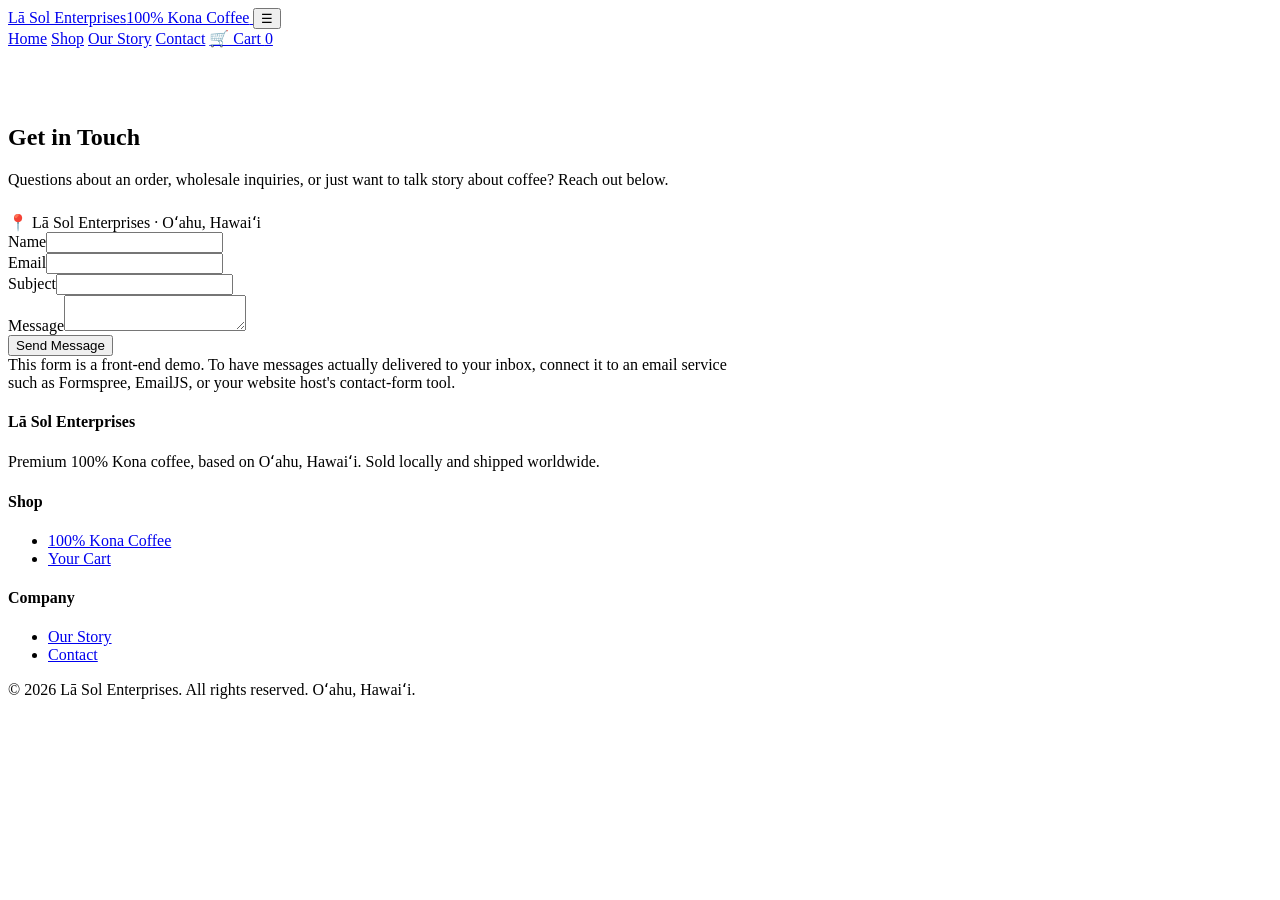
==== contact.html @ 89b2196f "Add files via upload" ====
<!DOCTYPE html>
<html lang="en">
<head>
<meta charset="UTF-8">
<meta name="viewport" content="width=device-width, initial-scale=1.0">
<title>Contact | Lā Sol Enterprises</title>
<link rel="stylesheet" href="css/style.css">
</head>
<body>

<header class="site-header">
  <div class="container">
    <a href="index.html" class="logo">
      <span class="sun"></span>
      <span>Lā Sol Enterprises<span class="sub">100% Kona Coffee</span></span>
    </a>
    <button class="menu-toggle" onclick="toggleMobileNav()">☰</button>
    <nav id="main-nav">
      <a href="index.html">Home</a>
      <a href="shop.html">Shop</a>
      <a href="about.html">Our Story</a>
      <a href="contact.html">Contact</a>
      <a href="cart.html" class="nav-cart">🛒 Cart <span class="cart-count">0</span></a>
    </nav>
  </div>
</header>

<section style="padding-top:56px;">
  <div class="container" style="max-width:720px;">
    <h1>Get in Touch</h1>
    <p style="color:var(--brown-light);margin-bottom:24px;">Questions about an order, wholesale inquiries, or just want to talk story about coffee? Reach out below.</p>

    <div class="map-note">
      <span class="pin">📍</span>
      <span>Lā Sol Enterprises · Oʻahu, Hawaiʻi</span>
    </div>

    <form class="form-card">
      <div class="form-grid">
        <div class="field"><label>Name</label><input type="text" required></div>
        <div class="field"><label>Email</label><input type="email" required></div>
        <div class="field full"><label>Subject</label><input type="text"></div>
        <div class="field full"><label>Message</label><textarea required></textarea></div>
      </div>
      <button type="submit" class="btn btn-primary btn-block" onclick="event.preventDefault(); showToast('Message sent — mahalo!');">Send Message</button>
      <div class="note-box">
        This form is a front-end demo. To have messages actually delivered to your inbox, connect it to an email service such as Formspree, EmailJS, or your website host's contact-form tool.
      </div>
    </form>
  </div>
</section>

<footer class="site-footer">
  <div class="container">
    <div class="footer-grid">
      <div>
        <h4>Lā Sol Enterprises</h4>
        <p>Premium 100% Kona coffee, based on Oʻahu, Hawaiʻi. Sold locally and shipped worldwide.</p>
      </div>
      <div>
        <h4>Shop</h4>
        <ul>
          <li><a href="shop.html">100% Kona Coffee</a></li>
          <li><a href="cart.html">Your Cart</a></li>
        </ul>
      </div>
      <div>
        <h4>Company</h4>
        <ul>
          <li><a href="about.html">Our Story</a></li>
          <li><a href="contact.html">Contact</a></li>
        </ul>
      </div>
    </div>
    <div class="footer-bottom">© 2026 Lā Sol Enterprises. All rights reserved. Oʻahu, Hawaiʻi.</div>
  </div>
</footer>

<script src="js/cart.js"></script>
</body>
</html>
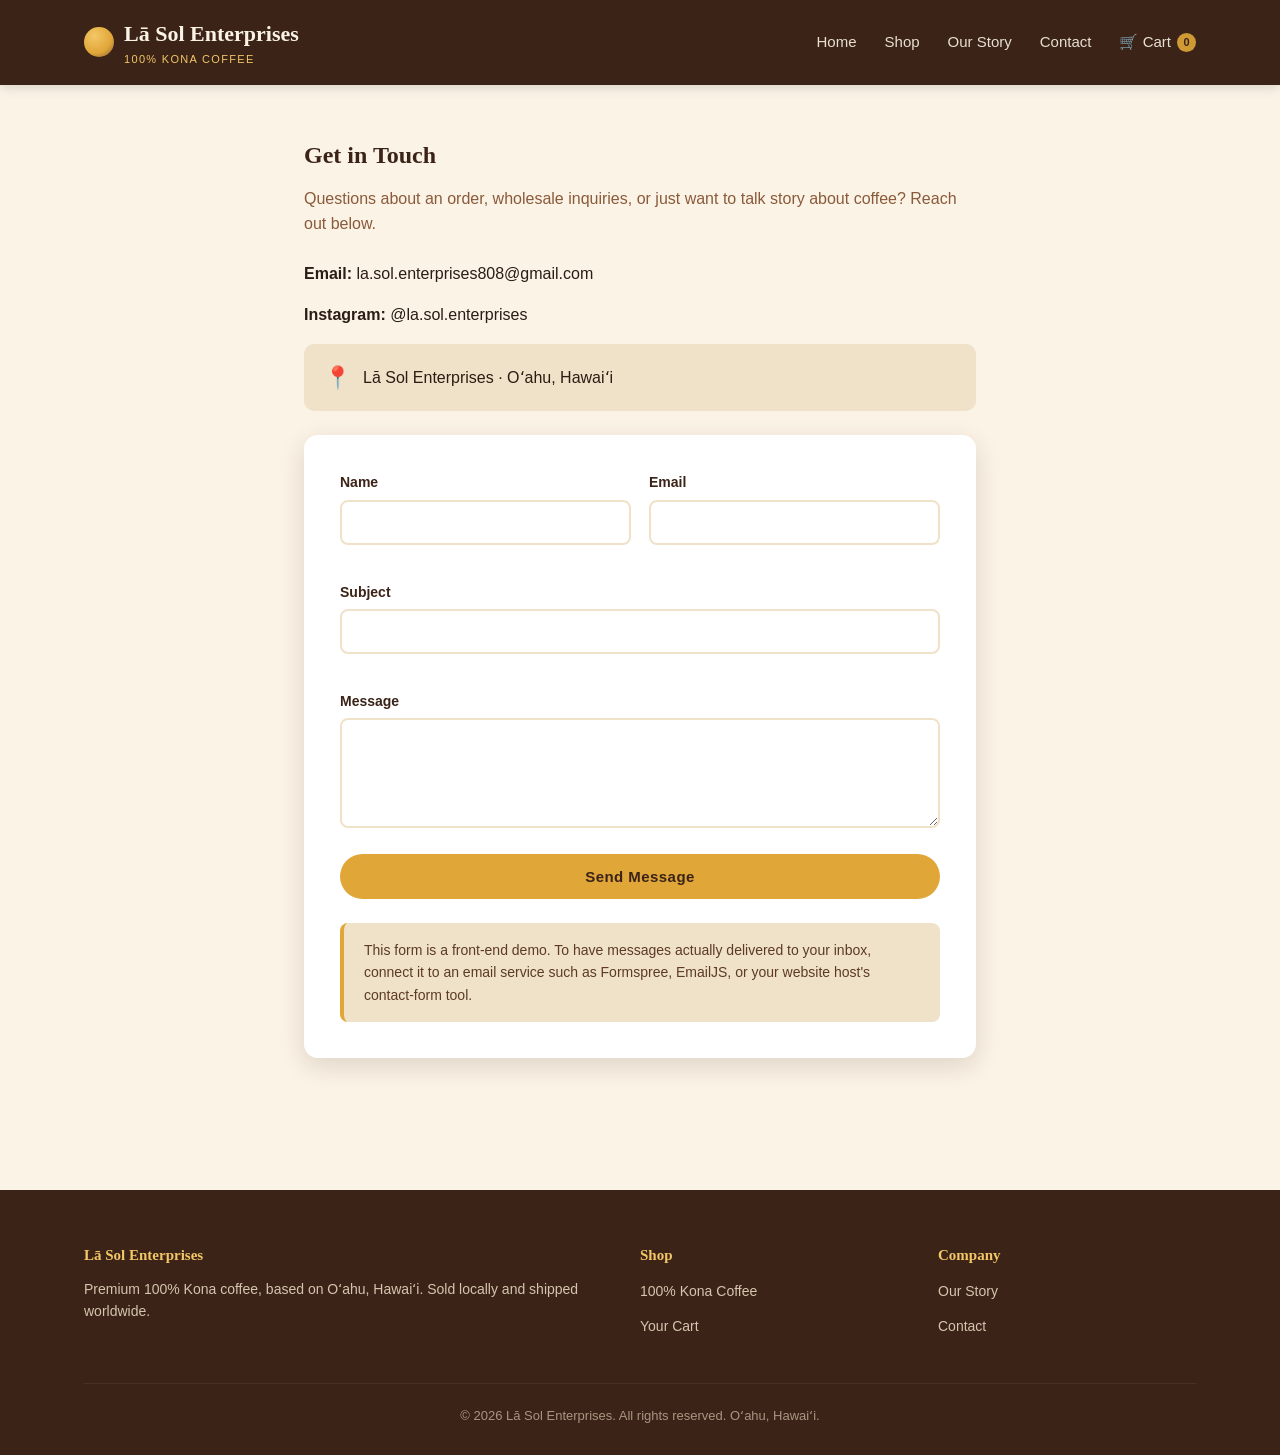
==== commit e7ab9eb9: "Add contact details section to contact.html" ====
--- a/contact.html
+++ b/contact.html
@@ -29,7 +29,10 @@
   <div class="container" style="max-width:720px;">
     <h1>Get in Touch</h1>
     <p style="color:var(--brown-light);margin-bottom:24px;">Questions about an order, wholesale inquiries, or just want to talk story about coffee? Reach out below.</p>
-
+<div class="contact-details">
+  <p><strong>Email:</strong> la.sol.enterprises808@gmail.com</p>
+  <p><strong>Instagram:</strong> @la.sol.enterprises</p>
+</div>
     <div class="map-note">
       <span class="pin">📍</span>
       <span>Lā Sol Enterprises · Oʻahu, Hawaiʻi</span>
--- a/css/style.css
+++ b/css/style.css
@@ -0,0 +1,276 @@
+/* Lā Sol Enterprises — shared styles
+   Palette: warm island/tropical — kona brown, ocean blue, sunset gold */
+:root{
+  --brown-dark:#3b2318;
+  --brown:#5c3a26;
+  --brown-light:#8a5a3a;
+  --gold:#e0a638;
+  --gold-light:#f4c766;
+  --ocean:#1c6e7a;
+  --ocean-light:#2d8f9e;
+  --cream:#fbf3e6;
+  --cream-dark:#f0e2c8;
+  --ink:#2b1c14;
+  --white:#ffffff;
+  --shadow:0 8px 24px rgba(59,35,24,0.15);
+  --radius:14px;
+  --maxw:1160px;
+}
+
+*{box-sizing:border-box;}
+html{scroll-behavior:smooth;}
+body{
+  margin:0;
+  font-family:"Poppins","Segoe UI",Helvetica,Arial,sans-serif;
+  color:var(--ink);
+  background:var(--cream);
+  line-height:1.6;
+}
+h1,h2,h3,h4{
+  font-family:"Georgia","Playfair Display",serif;
+  margin:0 0 .5em;
+  color:var(--brown-dark);
+  line-height:1.2;
+}
+a{color:inherit;text-decoration:none;}
+img{max-width:100%;display:block;}
+.container{max-width:var(--maxw);margin:0 auto;padding:0 24px;}
+.btn{
+  display:inline-block;
+  padding:14px 30px;
+  border-radius:999px;
+  font-weight:600;
+  letter-spacing:.03em;
+  cursor:pointer;
+  border:none;
+  transition:transform .15s ease, box-shadow .15s ease, background .15s ease;
+  font-size:15px;
+}
+.btn-primary{background:var(--gold);color:var(--brown-dark);}
+.btn-primary:hover{background:var(--gold-light);transform:translateY(-2px);box-shadow:var(--shadow);}
+.btn-outline{background:transparent;border:2px solid var(--cream);color:var(--cream);}
+.btn-outline:hover{background:rgba(255,255,255,.12);}
+.btn-ocean{background:var(--ocean);color:var(--white);}
+.btn-ocean:hover{background:var(--ocean-light);transform:translateY(-2px);}
+.btn-block{width:100%;text-align:center;}
+.btn:disabled{opacity:.5;cursor:not-allowed;transform:none;}
+
+/* Header */
+.site-header{
+  background:var(--brown-dark);
+  color:var(--cream);
+  position:sticky;top:0;z-index:50;
+  box-shadow:0 2px 12px rgba(0,0,0,.15);
+}
+.site-header .container{
+  display:flex;align-items:center;justify-content:space-between;
+  padding-top:16px;padding-bottom:16px;
+}
+.logo{
+  display:flex;align-items:center;gap:10px;
+  font-family:"Georgia","Playfair Display",serif;
+  font-size:22px;font-weight:700;color:var(--cream);
+}
+.logo .sun{
+  width:30px;height:30px;border-radius:50%;
+  background:radial-gradient(circle at 35% 30%, var(--gold-light), var(--gold) 60%, var(--brown-light));
+  flex-shrink:0;
+}
+.logo .sub{display:block;font-family:"Poppins",sans-serif;font-size:11px;letter-spacing:.12em;text-transform:uppercase;color:var(--gold-light);font-weight:400;}
+nav{display:flex;align-items:center;gap:28px;}
+nav a{font-size:15px;font-weight:500;color:var(--cream);opacity:.9;transition:opacity .15s;}
+nav a:hover{opacity:1;color:var(--gold-light);}
+.nav-cart{position:relative;display:flex;align-items:center;gap:6px;}
+.cart-count{
+  background:var(--gold);color:var(--brown-dark);
+  font-size:11px;font-weight:700;
+  border-radius:50%;width:19px;height:19px;
+  display:flex;align-items:center;justify-content:center;
+}
+.menu-toggle{display:none;background:none;border:none;color:var(--cream);font-size:26px;cursor:pointer;}
+
+@media (max-width:760px){
+  nav{
+    position:fixed;top:64px;left:0;right:0;bottom:0;
+    background:var(--brown-dark);
+    flex-direction:column;align-items:flex-start;
+    padding:24px;gap:20px;
+    transform:translateX(100%);
+    transition:transform .25s ease;
+  }
+  nav.open{transform:translateX(0);}
+  .menu-toggle{display:block;}
+}
+
+/* Hero */
+.hero{
+  background:
+    linear-gradient(160deg, rgba(28,110,122,.85), rgba(59,35,24,.9)),
+    repeating-linear-gradient(135deg, rgba(224,166,56,.08) 0 40px, transparent 40px 80px);
+  color:var(--cream);
+  padding:100px 0 90px;
+  text-align:center;
+}
+.hero .eyebrow{
+  text-transform:uppercase;letter-spacing:.2em;font-size:13px;
+  color:var(--gold-light);font-weight:600;margin-bottom:16px;
+}
+.hero h1{color:var(--white);font-size:clamp(34px,6vw,58px);margin-bottom:18px;}
+.hero p.lead{max-width:640px;margin:0 auto 32px;font-size:18px;color:var(--cream-dark);}
+.hero-actions{display:flex;gap:16px;justify-content:center;flex-wrap:wrap;}
+
+/* Sections */
+section{padding:72px 0;}
+.section-title{text-align:center;max-width:640px;margin:0 auto 48px;}
+.section-title .eyebrow{
+  text-transform:uppercase;letter-spacing:.18em;font-size:12px;
+  color:var(--ocean);font-weight:700;margin-bottom:10px;display:block;
+}
+.section-title p{color:var(--brown-light);font-size:16px;}
+.section-alt{background:var(--cream-dark);}
+
+/* Feature grid */
+.grid-3{display:grid;grid-template-columns:repeat(3,1fr);gap:28px;}
+.grid-2{display:grid;grid-template-columns:1fr 1fr;gap:48px;align-items:center;}
+@media (max-width:800px){.grid-3{grid-template-columns:1fr;}.grid-2{grid-template-columns:1fr;}}
+
+.card{
+  background:var(--white);
+  border-radius:var(--radius);
+  padding:32px 26px;
+  box-shadow:var(--shadow);
+  text-align:center;
+}
+.card .icon{
+  width:56px;height:56px;border-radius:50%;
+  background:linear-gradient(135deg,var(--gold-light),var(--gold));
+  display:flex;align-items:center;justify-content:center;
+  font-size:26px;margin:0 auto 18px;
+}
+.card h3{font-size:19px;margin-bottom:10px;}
+.card p{color:var(--brown-light);font-size:15px;margin:0;}
+
+/* Product */
+.product-hero{
+  background:var(--white);
+  border-radius:var(--radius);
+  box-shadow:var(--shadow);
+  overflow:hidden;
+  display:grid;grid-template-columns:1fr 1fr;
+}
+@media (max-width:800px){.product-hero{grid-template-columns:1fr;}}
+.product-image{
+  background:
+    radial-gradient(circle at 30% 25%, var(--gold-light), transparent 55%),
+    linear-gradient(150deg, var(--brown), var(--brown-dark));
+  min-height:340px;
+  display:flex;align-items:center;justify-content:center;
+  position:relative;
+}
+.product-image .bag{
+  width:150px;height:200px;
+  background:linear-gradient(160deg,var(--brown-light),var(--brown-dark));
+  border-radius:10px 10px 26px 26px;
+  box-shadow:0 20px 40px rgba(0,0,0,.35);
+  position:relative;
+}
+.product-image .bag::before{
+  content:"100% KONA";
+  position:absolute;top:38%;left:50%;transform:translate(-50%,-50%);
+  color:var(--gold-light);font-family:"Georgia",serif;font-weight:700;
+  font-size:13px;letter-spacing:.08em;text-align:center;width:80%;
+}
+.product-image .bag::after{
+  content:"";position:absolute;top:0;left:50%;transform:translateX(-50%);
+  width:60%;height:16px;background:var(--gold);border-radius:0 0 8px 8px;
+}
+.product-details{padding:44px 40px;}
+.product-details .badge{
+  display:inline-block;background:var(--ocean);color:var(--white);
+  font-size:12px;font-weight:700;letter-spacing:.06em;text-transform:uppercase;
+  padding:5px 12px;border-radius:999px;margin-bottom:16px;
+}
+.price{font-size:32px;color:var(--gold);font-weight:700;margin:16px 0;}
+.price .unit{font-size:15px;color:var(--brown-light);font-weight:400;}
+.qty-row{display:flex;align-items:center;gap:16px;margin:24px 0;}
+.qty-control{display:flex;align-items:center;border:2px solid var(--cream-dark);border-radius:999px;overflow:hidden;}
+.qty-control button{
+  background:var(--cream-dark);border:none;width:38px;height:38px;font-size:18px;cursor:pointer;color:var(--brown-dark);
+}
+.qty-control input{
+  width:44px;text-align:center;border:none;font-size:16px;background:transparent;
+}
+.stock{color:var(--ocean);font-size:14px;font-weight:600;}
+ul.detail-list{padding-left:18px;color:var(--brown-light);margin:20px 0;}
+ul.detail-list li{margin-bottom:6px;}
+
+/* Cart */
+.cart-table{width:100%;border-collapse:collapse;background:var(--white);border-radius:var(--radius);overflow:hidden;box-shadow:var(--shadow);}
+.cart-table th{text-align:left;background:var(--cream-dark);padding:14px 20px;font-size:13px;text-transform:uppercase;letter-spacing:.05em;color:var(--brown-dark);}
+.cart-table td{padding:18px 20px;border-top:1px solid var(--cream-dark);vertical-align:middle;}
+.cart-item-name{font-weight:600;color:var(--brown-dark);}
+.remove-link{color:var(--ocean);font-size:13px;cursor:pointer;font-weight:600;}
+.remove-link:hover{text-decoration:underline;}
+.cart-summary{
+  background:var(--white);border-radius:var(--radius);box-shadow:var(--shadow);
+  padding:28px;max-width:380px;margin-left:auto;margin-top:32px;
+}
+.summary-row{display:flex;justify-content:space-between;margin-bottom:12px;color:var(--brown-light);}
+.summary-row.total{font-weight:700;color:var(--brown-dark);font-size:19px;border-top:1px solid var(--cream-dark);padding-top:14px;margin-top:14px;}
+.empty-cart{text-align:center;padding:60px 20px;color:var(--brown-light);}
+
+/* Forms */
+.form-grid{display:grid;grid-template-columns:1fr 1fr;gap:18px;}
+@media (max-width:600px){.form-grid{grid-template-columns:1fr;}}
+.field{margin-bottom:18px;}
+.field.full{grid-column:1/-1;}
+label{display:block;font-size:14px;font-weight:600;color:var(--brown-dark);margin-bottom:6px;}
+input,textarea,select{
+  width:100%;padding:12px 14px;border:2px solid var(--cream-dark);border-radius:8px;
+  font-family:inherit;font-size:15px;background:var(--white);color:var(--ink);
+}
+input:focus,textarea:focus,select:focus{outline:none;border-color:var(--ocean);}
+textarea{resize:vertical;min-height:110px;}
+.form-card{background:var(--white);border-radius:var(--radius);box-shadow:var(--shadow);padding:36px;}
+.note-box{
+  background:var(--cream-dark);border-left:4px solid var(--gold);
+  border-radius:8px;padding:16px 20px;font-size:14px;color:var(--brown);margin-top:24px;
+}
+
+/* Footer */
+.site-footer{background:var(--brown-dark);color:var(--cream-dark);padding:56px 0 28px;margin-top:60px;}
+.footer-grid{display:grid;grid-template-columns:2fr 1fr 1fr;gap:40px;margin-bottom:36px;}
+@media (max-width:700px){.footer-grid{grid-template-columns:1fr;}}
+.footer-grid h4{color:var(--gold-light);font-size:15px;margin-bottom:14px;}
+.footer-grid p,.footer-grid a{color:var(--cream-dark);font-size:14px;opacity:.85;}
+.footer-grid ul{list-style:none;padding:0;margin:0;}
+.footer-grid li{margin-bottom:9px;}
+.footer-grid a:hover{opacity:1;color:var(--gold-light);}
+.footer-bottom{
+  border-top:1px solid rgba(255,255,255,.1);
+  padding-top:22px;text-align:center;font-size:13px;opacity:.6;
+}
+
+.badge-row{display:flex;gap:10px;flex-wrap:wrap;margin-top:18px;}
+.pill{
+  background:rgba(255,255,255,.08);border:1px solid rgba(255,255,255,.2);
+  color:var(--cream);font-size:12px;padding:6px 14px;border-radius:999px;
+}
+
+.toast{
+  position:fixed;bottom:24px;right:24px;
+  background:var(--brown-dark);color:var(--cream);
+  padding:14px 22px;border-radius:10px;box-shadow:var(--shadow);
+  font-size:14px;font-weight:600;
+  transform:translateY(120%);opacity:0;
+  transition:transform .3s ease, opacity .3s ease;
+  z-index:100;
+}
+.toast.show{transform:translateY(0);opacity:1;}
+
+.map-note{
+  display:flex;align-items:center;gap:12px;background:var(--cream-dark);
+  padding:16px 20px;border-radius:10px;margin-bottom:24px;
+}
+.map-note .pin{font-size:22px;}
+```
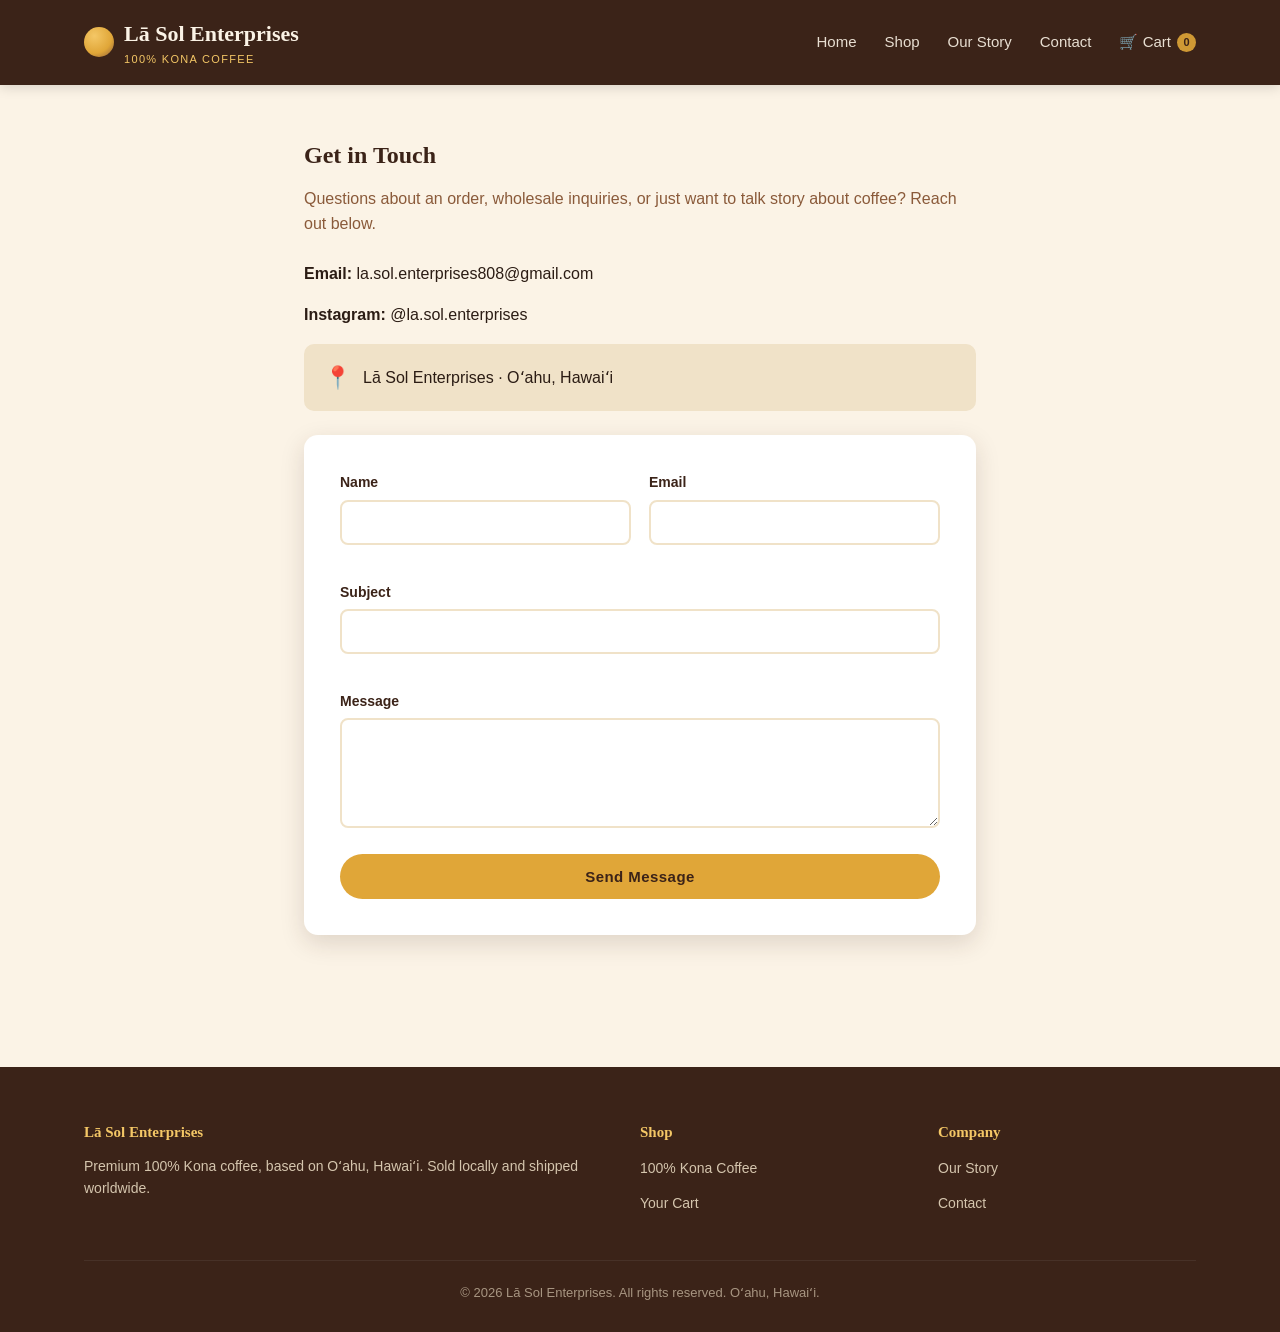
==== commit dde6cc3b: "Update contact.html" ====
--- a/contact.html
+++ b/contact.html
@@ -46,9 +46,7 @@
         <div class="field full"><label>Message</label><textarea required></textarea></div>
       </div>
       <button type="submit" class="btn btn-primary btn-block" onclick="event.preventDefault(); showToast('Message sent — mahalo!');">Send Message</button>
-      <div class="note-box">
-        This form is a front-end demo. To have messages actually delivered to your inbox, connect it to an email service such as Formspree, EmailJS, or your website host's contact-form tool.
-      </div>
+     
     </form>
   </div>
 </section>
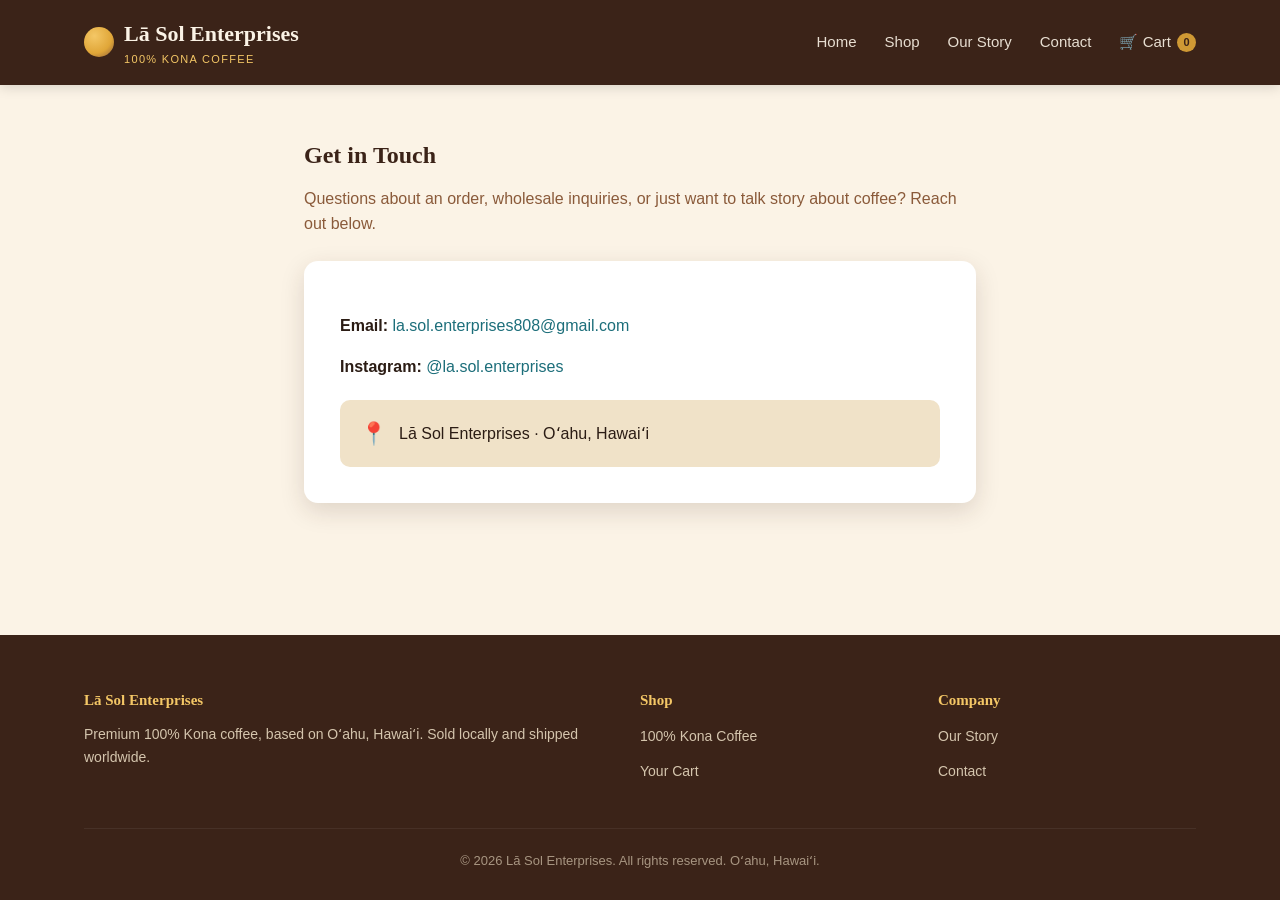
==== commit f14428ae: "Revise contact section with links and styling Updated contact details with links and improved layout" ====
--- a/contact.html
+++ b/contact.html
@@ -29,25 +29,15 @@
   <div class="container" style="max-width:720px;">
     <h1>Get in Touch</h1>
     <p style="color:var(--brown-light);margin-bottom:24px;">Questions about an order, wholesale inquiries, or just want to talk story about coffee? Reach out below.</p>
-<div class="contact-details">
-  <p><strong>Email:</strong> la.sol.enterprises808@gmail.com</p>
-  <p><strong>Instagram:</strong> @la.sol.enterprises</p>
-</div>
-    <div class="map-note">
-      <span class="pin">📍</span>
-      <span>Lā Sol Enterprises · Oʻahu, Hawaiʻi</span>
+
+    <div class="form-card">
+      <p><strong>Email:</strong> <a href="mailto:la.sol.enterprises808@gmail.com" style="color:var(--ocean);">la.sol.enterprises808@gmail.com</a></p>
+      <p><strong>Instagram:</strong> <a href="https://instagram.com/la.sol.enterprises" style="color:var(--ocean);" target="_blank" rel="noopener">@la.sol.enterprises</a></p>
+      <div class="map-note" style="margin-top:20px;margin-bottom:0;">
+        <span class="pin">📍</span>
+        <span>Lā Sol Enterprises · Oʻahu, Hawaiʻi</span>
+      </div>
     </div>
-
-    <form class="form-card">
-      <div class="form-grid">
-        <div class="field"><label>Name</label><input type="text" required></div>
-        <div class="field"><label>Email</label><input type="email" required></div>
-        <div class="field full"><label>Subject</label><input type="text"></div>
-        <div class="field full"><label>Message</label><textarea required></textarea></div>
-      </div>
-      <button type="submit" class="btn btn-primary btn-block" onclick="event.preventDefault(); showToast('Message sent — mahalo!');">Send Message</button>
-     
-    </form>
   </div>
 </section>
 
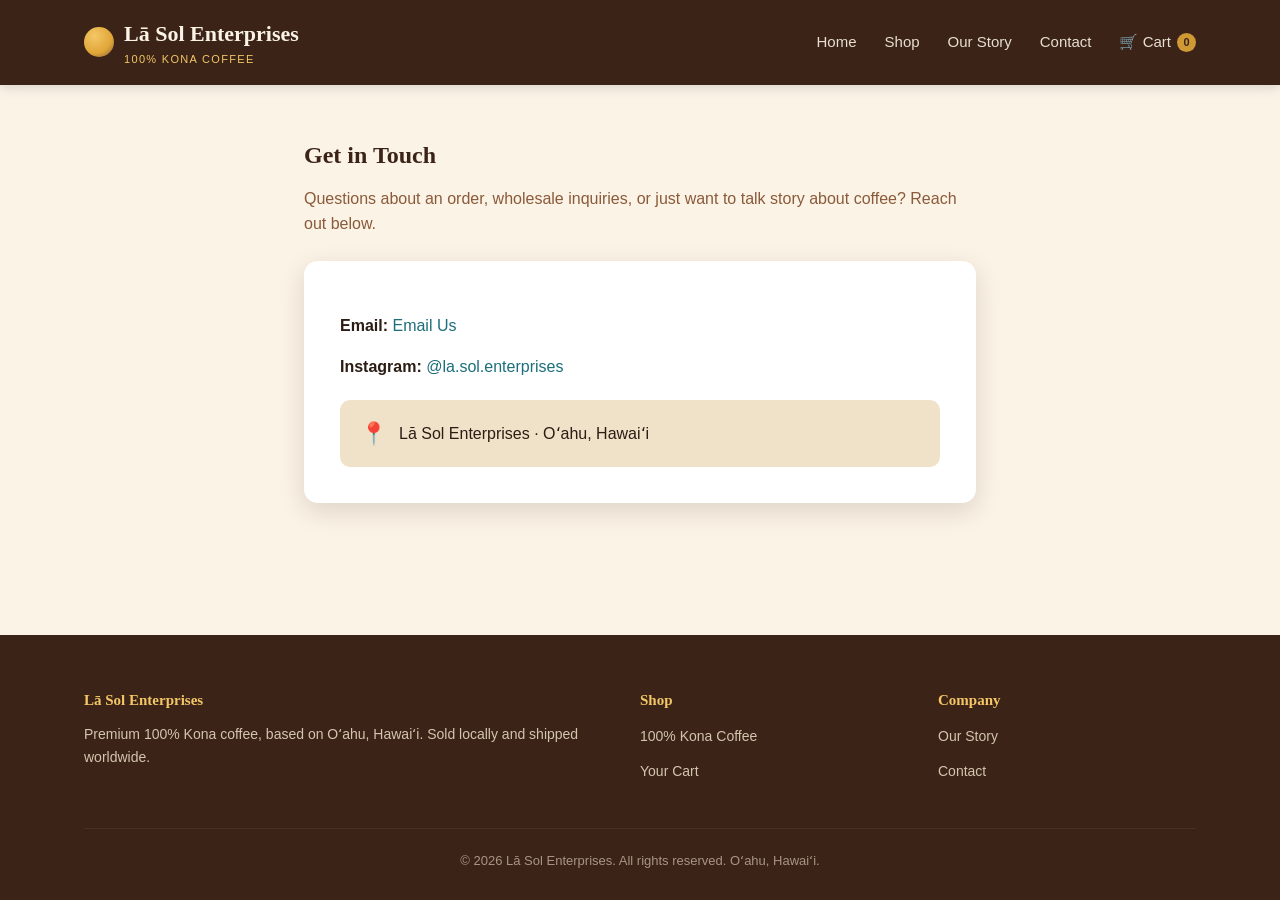
==== commit 76ea9449: "Update contact.html" ====
--- a/contact.html
+++ b/contact.html
@@ -31,7 +31,7 @@
     <p style="color:var(--brown-light);margin-bottom:24px;">Questions about an order, wholesale inquiries, or just want to talk story about coffee? Reach out below.</p>
 
     <div class="form-card">
-      <p><strong>Email:</strong> <a href="mailto:la.sol.enterprises808@gmail.com" style="color:var(--ocean);">la.sol.enterprises808@gmail.com</a></p>
+      <p><strong>Email:</strong> <a href="https://mail.google.com/mail/?view=cm&fs=1&to=la.sol.enterprise808@gmail.com" target="_blank" style="color:var(--ocean);">Email Us</a></p>
       <p><strong>Instagram:</strong> <a href="https://instagram.com/la.sol.enterprises" style="color:var(--ocean);" target="_blank" rel="noopener">@la.sol.enterprises</a></p>
       <div class="map-note" style="margin-top:20px;margin-bottom:0;">
         <span class="pin">📍</span>
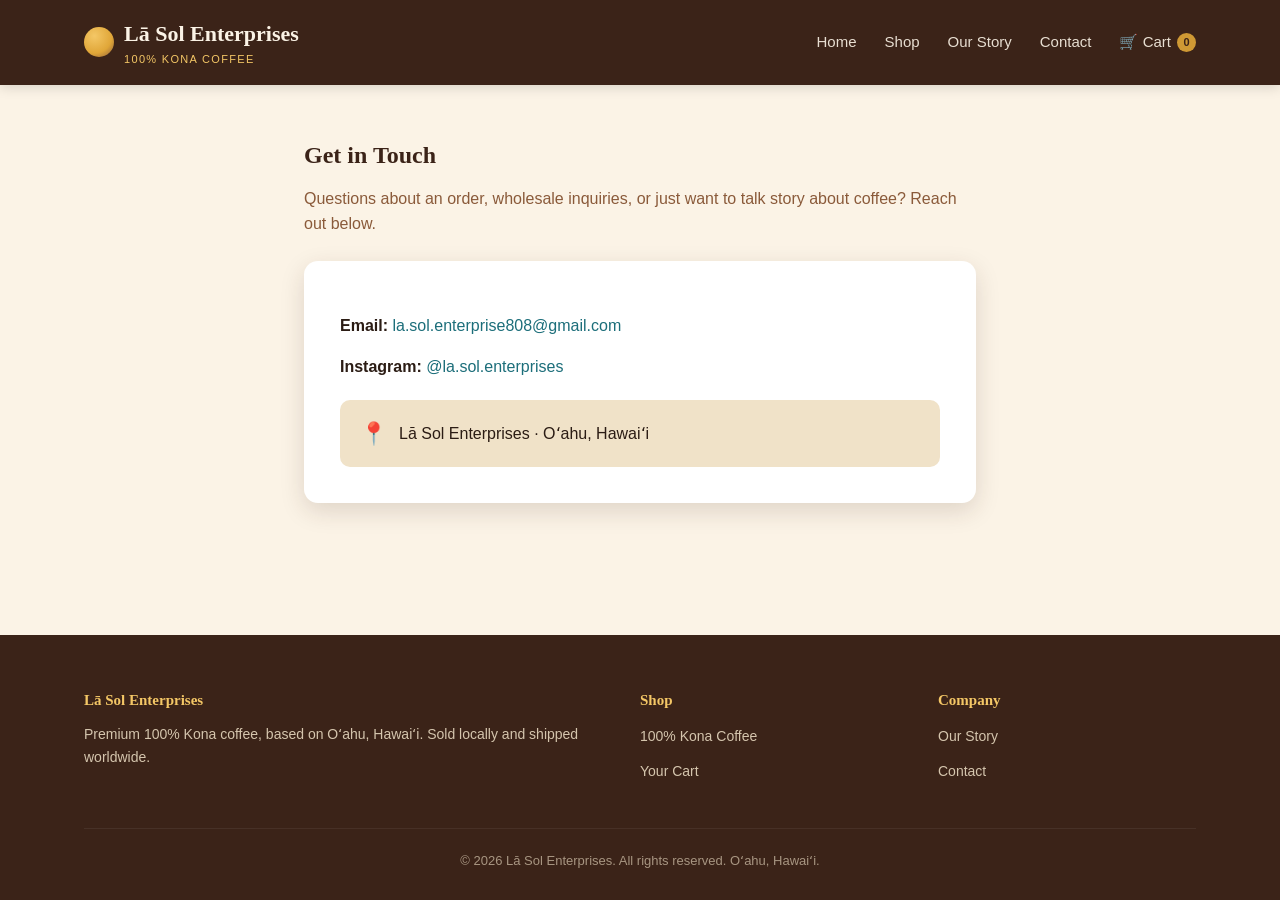
==== commit bd32c7be: "Update email display in contact.html" ====
--- a/contact.html
+++ b/contact.html
@@ -31,7 +31,7 @@
     <p style="color:var(--brown-light);margin-bottom:24px;">Questions about an order, wholesale inquiries, or just want to talk story about coffee? Reach out below.</p>
 
     <div class="form-card">
-      <p><strong>Email:</strong> <a href="https://mail.google.com/mail/?view=cm&fs=1&to=la.sol.enterprise808@gmail.com" target="_blank" style="color:var(--ocean);">Email Us</a></p>
+      <p><strong>Email:</strong> <a href="https://mail.google.com/mail/?view=cm&fs=1&to=la.sol.enterprise808@gmail.com" target="_blank" style="color:var(--ocean);">la.sol.enterprise808@gmail.com</a></p>
       <p><strong>Instagram:</strong> <a href="https://instagram.com/la.sol.enterprises" style="color:var(--ocean);" target="_blank" rel="noopener">@la.sol.enterprises</a></p>
       <div class="map-note" style="margin-top:20px;margin-bottom:0;">
         <span class="pin">📍</span>
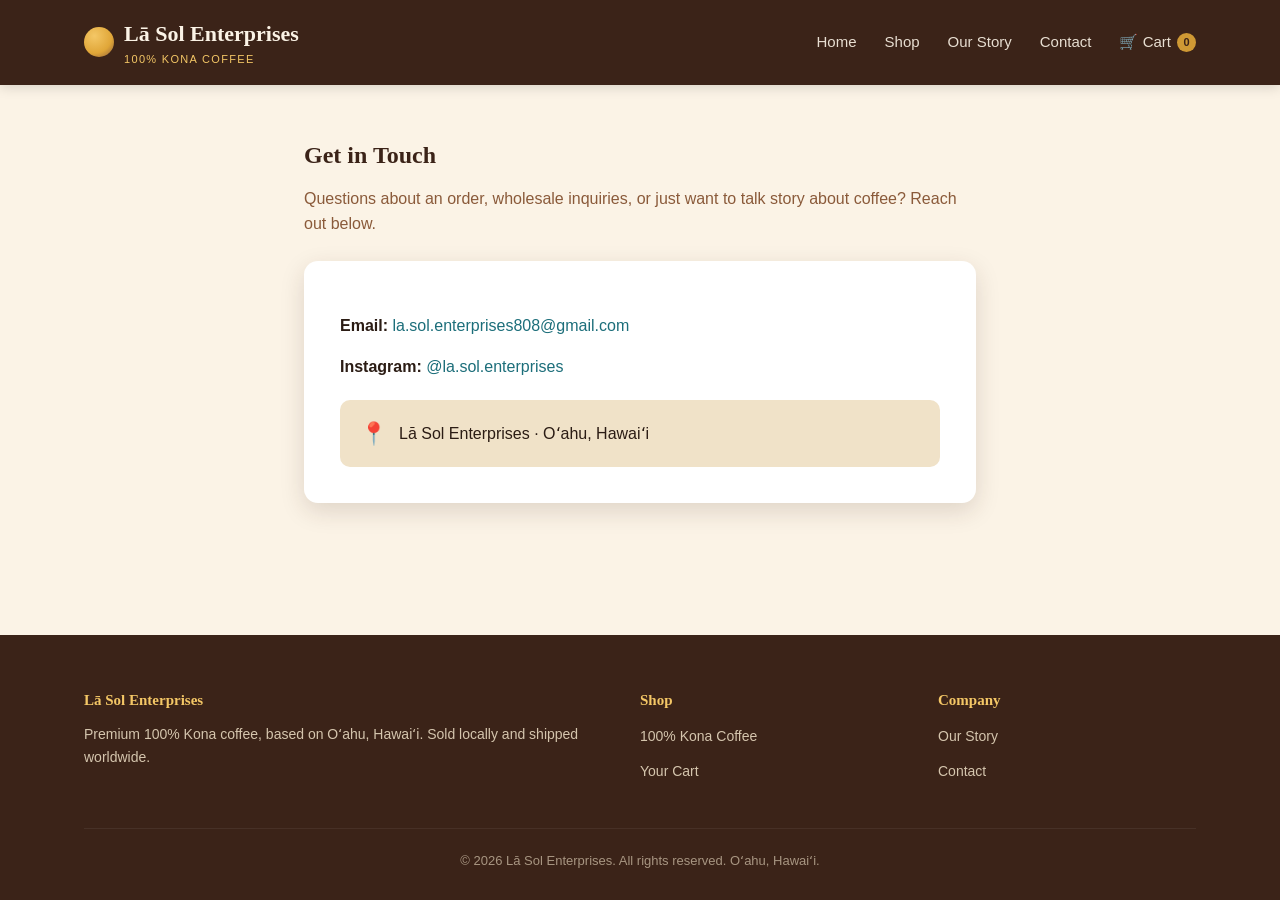
==== commit 66f45062: "Update contact email address in contact.html" ====
--- a/contact.html
+++ b/contact.html
@@ -31,7 +31,7 @@
     <p style="color:var(--brown-light);margin-bottom:24px;">Questions about an order, wholesale inquiries, or just want to talk story about coffee? Reach out below.</p>
 
     <div class="form-card">
-      <p><strong>Email:</strong> <a href="https://mail.google.com/mail/?view=cm&fs=1&to=la.sol.enterprise808@gmail.com" target="_blank" style="color:var(--ocean);">la.sol.enterprise808@gmail.com</a></p>
+      <p><strong>Email:</strong> <a href="https://mail.google.com/mail/?view=cm&fs=1&to=la.sol.enterprises808@gmail.com" target="_blank" style="color:var(--ocean);">la.sol.enterprises808@gmail.com</a></p>
       <p><strong>Instagram:</strong> <a href="https://instagram.com/la.sol.enterprises" style="color:var(--ocean);" target="_blank" rel="noopener">@la.sol.enterprises</a></p>
       <div class="map-note" style="margin-top:20px;margin-bottom:0;">
         <span class="pin">📍</span>
